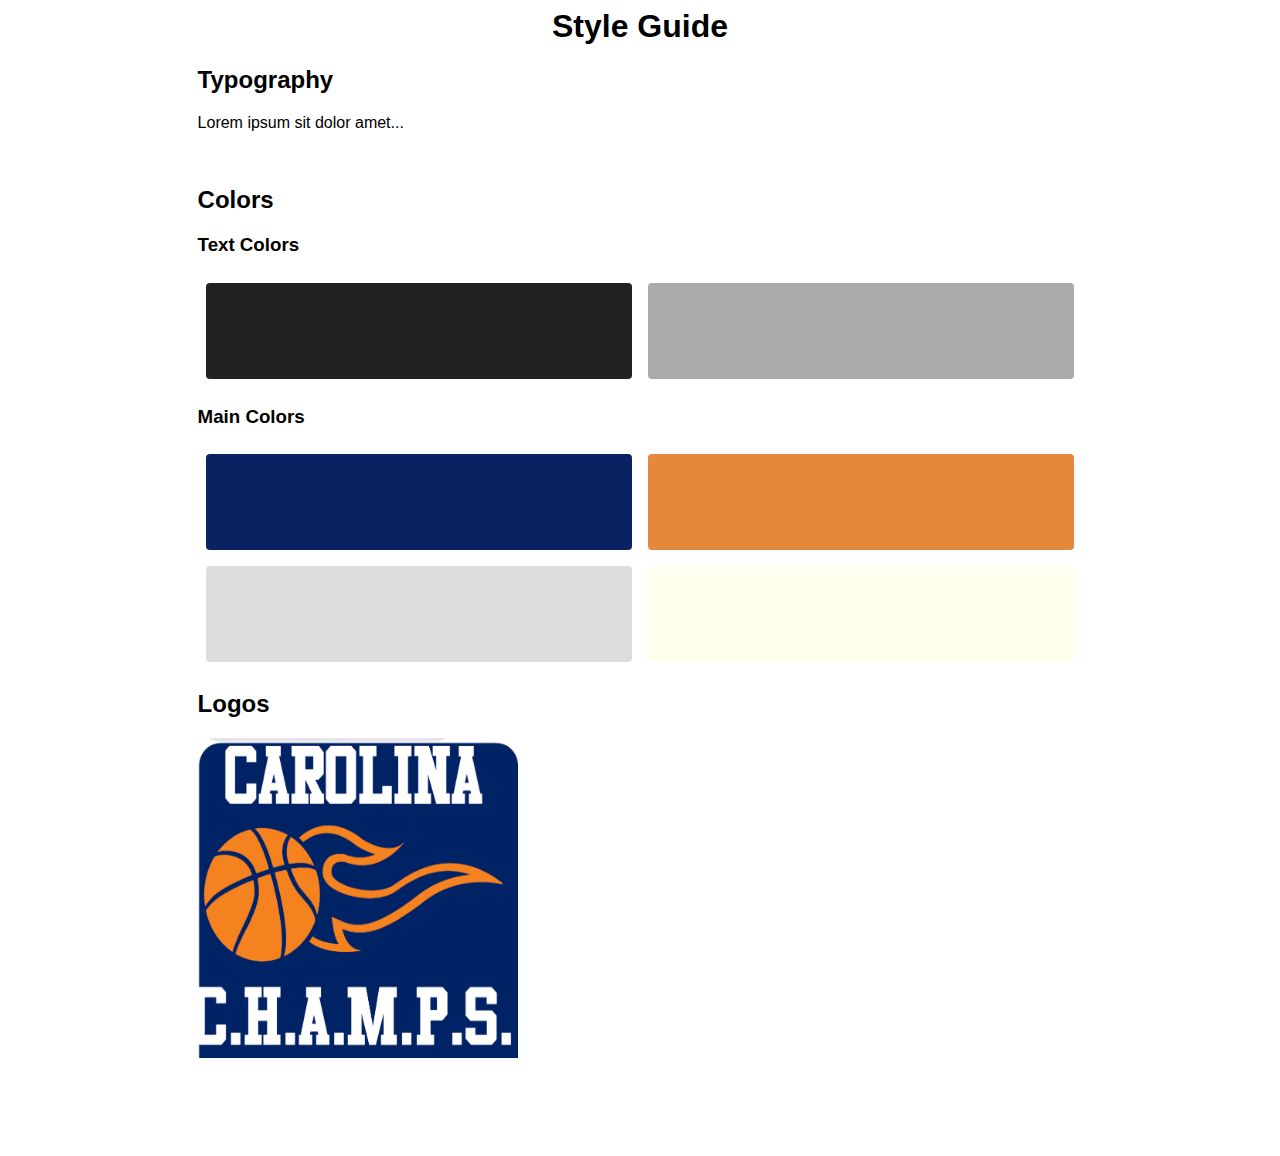
==== style-guide.html @ b2c9a93f "Initial Commit" ====
<html>
    <head>
        
        <style>
            /*
                - Royal Blue
                HTML code:	#0A2262
                RGB code:	R: 10 G: 34 B: 98
                - Orange
                HTML code:	#E5883B
                RGB code:	R: 229 G: 136 B: 59
            */
            
            h1, h2, h3, h4, h5, h6, p
            {
                font-family: Ariel, sans-serif;
            }
            
            .color-block
            {
                width: 100%;
                height: 6em;
                padding: 0 0.2em;
                border-radius: 4px;
            }
            
            .black {background-color: #222;}
            .dark-grey {background-color: #AAA;}
            .light-grey {background-color: #DDD;}
            .white {background-color: #FFE;}
            .blue {background-color: #0A2262;}
            .orange {background-color: #E5883B;}
            
            *
            {
                box-sizing: border-box;
            }
            
            div {display: block;}
            
            .wrap
            {
                width: 70%;
                margin: 0 15%;
            }
            
            [class*="col-"] 
            {
              float: left;
              padding: 0.5em;
            }
            
            .col-1 {width: 8.33%;}
            .col-2 {width: 16.66%;}
            .col-3 {width: 25%;}
            .col-4 {width: 33.33%;}
            .col-5 {width: 41.66%;}
            .col-6 {width: 50%;}
            .col-7 {width: 58.33%;}
            .col-8 {width: 66.66%;}
            .col-9 {width: 75%;}
            .col-10 {width: 83.33%;}
            .col-11 {width: 91.66%;}
            .col-12 {width: 100%;}
            
            section::after, .row::after 
            {
                content: "";
                clear: both;
                display: table;
            }
        </style>
    </head>
    
    <body>
        
        <div class="wrap">
            <h1 style="text-align: center">Style Guide</h1>
            <h2>Typography</h2>
            <p>Lorem ipsum sit dolor amet...</p>
            <br>
            <h2>Colors</h2>
            <h3>Text Colors</h3>
            <section>
                <div class="col-6"><div class="color-block black"></div></div>
                <div class="col-6"><div class="color-block dark-grey"></div></div>
            </section>

            <h3>Main Colors</h3>

            <section>
                <div class="col-6"><div class="color-block blue"></div></div>
                <div class="col-6"><div class="color-block orange"></div></div>
            </section>
            <section>
                <div class="col-6"><div class="color-block light-grey"></div></div>
                <div class="col-6"><div class="color-block white"></div></div>
            </section>
            
            <h2>Logos</h2>
            <img src="res/logo.jpg" style="height: 20em; width: 20em;"/>
            
            <br><br><br>
            <br><br><br>
            
        </div>
    </body>
</html>
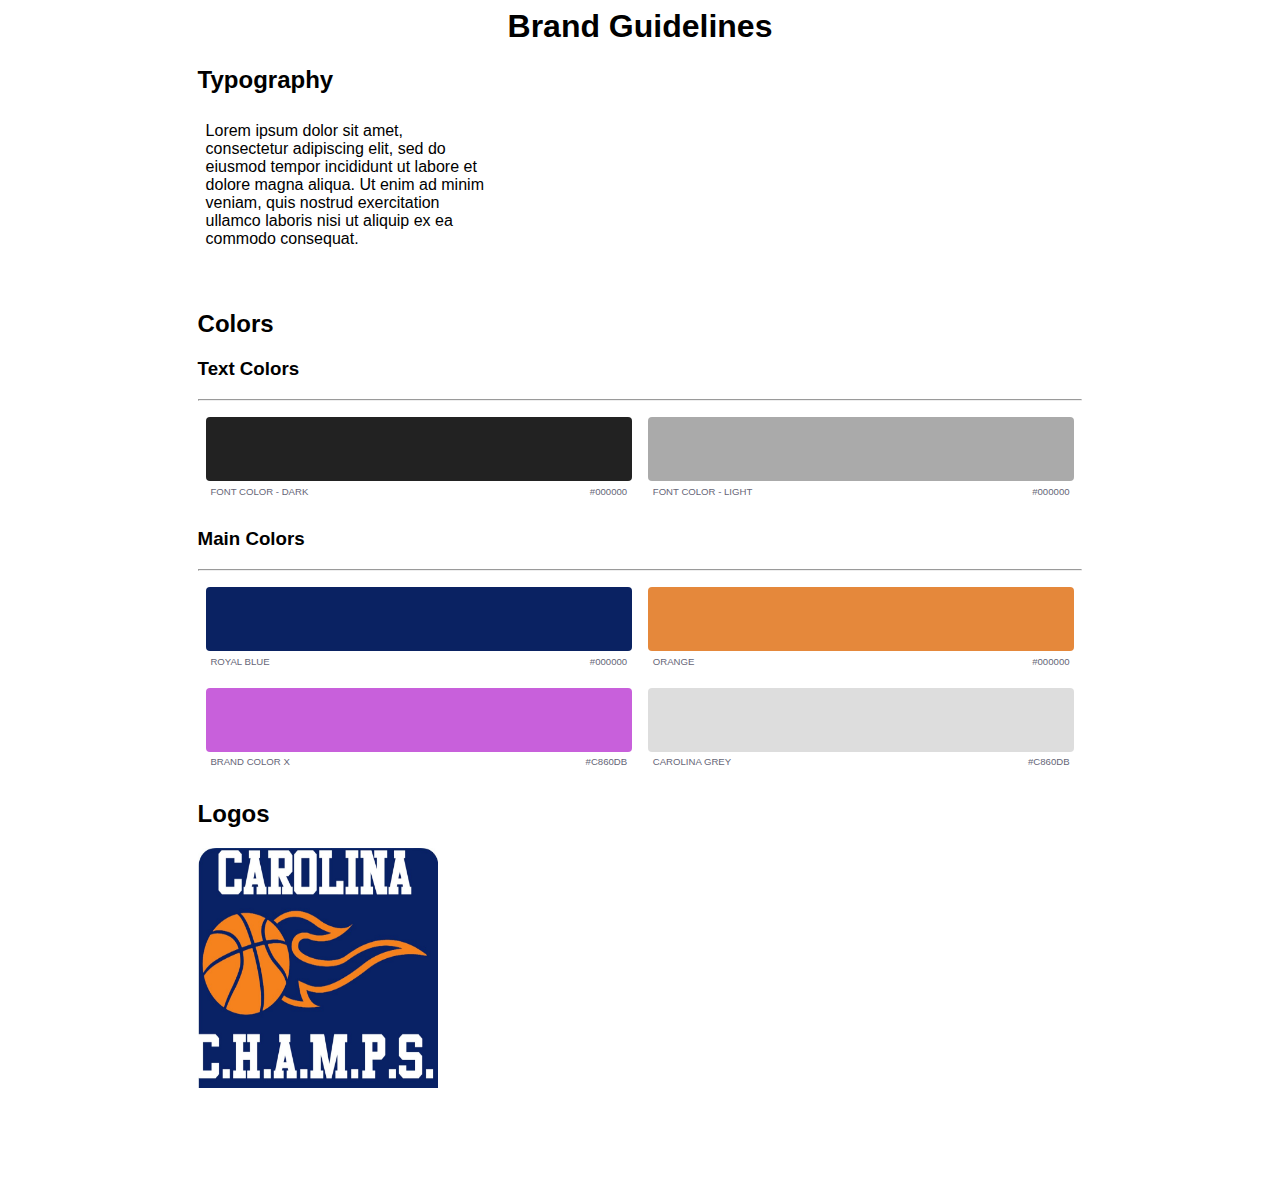
==== commit 695fd4cf: "Milestone one" ====
--- a/style-guide.html
+++ b/style-guide.html
@@ -1,5 +1,7 @@
 <html>
     <head>
+        <link href="https://fonts.googleapis.com/css?family=Roboto+Slab" rel="stylesheet"> 
+        <link href="https://fonts.googleapis.com/css?family=Domine" rel="stylesheet"> 
         
         <style>
             /*
@@ -13,13 +15,18 @@
             
             h1, h2, h3, h4, h5, h6, p
             {
-                font-family: Ariel, sans-serif;
+                font-family: Roboto-Slab, Ariel, sans-serif;
+            }
+            
+            hr
+            {
+                border-color: #EEE;
             }
             
             .color-block
             {
                 width: 100%;
-                height: 6em;
+                height: 4em;
                 padding: 0 0.2em;
                 border-radius: 4px;
             }
@@ -27,9 +34,20 @@
             .black {background-color: #222;}
             .dark-grey {background-color: #AAA;}
             .light-grey {background-color: #DDD;}
-            .white {background-color: #FFE;}
+            .white {background-color: #FFF;}
             .blue {background-color: #0A2262;}
             .orange {background-color: #E5883B;}
+            .purple {background-color: #C860DB;}
+            
+            [class*="desc-"]
+            {
+                color: #667;
+                font-family: Roboto-Slab, Ariel, sans-serif;
+                font-size: 0.6em;
+            }
+            
+            .desc-left {text-align: left;}
+            .desc-right {text-align: right;}
             
             *
             {
@@ -75,30 +93,56 @@
     <body>
         
         <div class="wrap">
-            <h1 style="text-align: center">Style Guide</h1>
+            <h1 style="text-align: center">Brand Guidelines</h1>
             <h2>Typography</h2>
-            <p>Lorem ipsum sit dolor amet...</p>
+            <section>
+                <div class="col-4">
+                    <p style="margin: 0 0 1em 0;">Lorem ipsum dolor sit amet, consectetur adipiscing elit, sed do eiusmod tempor incididunt ut labore et dolore magna aliqua. Ut enim ad minim veniam, quis nostrud exercitation ullamco laboris nisi ut aliquip ex ea commodo consequat.</p>
+                </div>
+            </section>
+            
             <br>
             <h2>Colors</h2>
             <h3>Text Colors</h3>
+            <hr>
+            
             <section>
-                <div class="col-6"><div class="color-block black"></div></div>
-                <div class="col-6"><div class="color-block dark-grey"></div></div>
+                <div class="col-6">
+                    <div class="color-block black"></div>
+                    <div class="col-6 desc-left">FONT COLOR - DARK</div><div class="col-6 desc-right">#000000</div>
+                </div>
+                <div class="col-6">
+                    <div class="color-block dark-grey"></div>
+                    <div class="col-6 desc-left">FONT COLOR - LIGHT</div><div class="col-6 desc-right">#000000</div>
+                </div>
             </section>
 
             <h3>Main Colors</h3>
+            <hr>
 
             <section>
-                <div class="col-6"><div class="color-block blue"></div></div>
-                <div class="col-6"><div class="color-block orange"></div></div>
+                <div class="col-6">
+                    <div class="color-block blue"></div>
+                    <div class="col-6 desc-left">ROYAL BLUE</div><div class="col-6 desc-right">#000000</div>
+                </div>
+                <div class="col-6">
+                    <div class="color-block orange"></div>
+                    <div class="col-6 desc-left">ORANGE</div><div class="col-6 desc-right">#000000</div>
+                </div>
             </section>
             <section>
-                <div class="col-6"><div class="color-block light-grey"></div></div>
-                <div class="col-6"><div class="color-block white"></div></div>
+                <div class="col-6">
+                    <div class="color-block purple"></div>
+                    <div class="col-6 desc-left">BRAND COLOR X</div><div class="col-6 desc-right">#C860DB</div>
+                </div>
+                <div class="col-6">
+                    <div class="color-block light-grey"></div>
+                    <div class="col-6 desc-left">CAROLINA GREY</div><div class="col-6 desc-right">#C860DB</div>
+                </div>
             </section>
             
             <h2>Logos</h2>
-            <img src="res/logo.jpg" style="height: 20em; width: 20em;"/>
+            <img src="res/logo.jpg" style="height: 15em; width: 15em;"/>
             
             <br><br><br>
             <br><br><br>
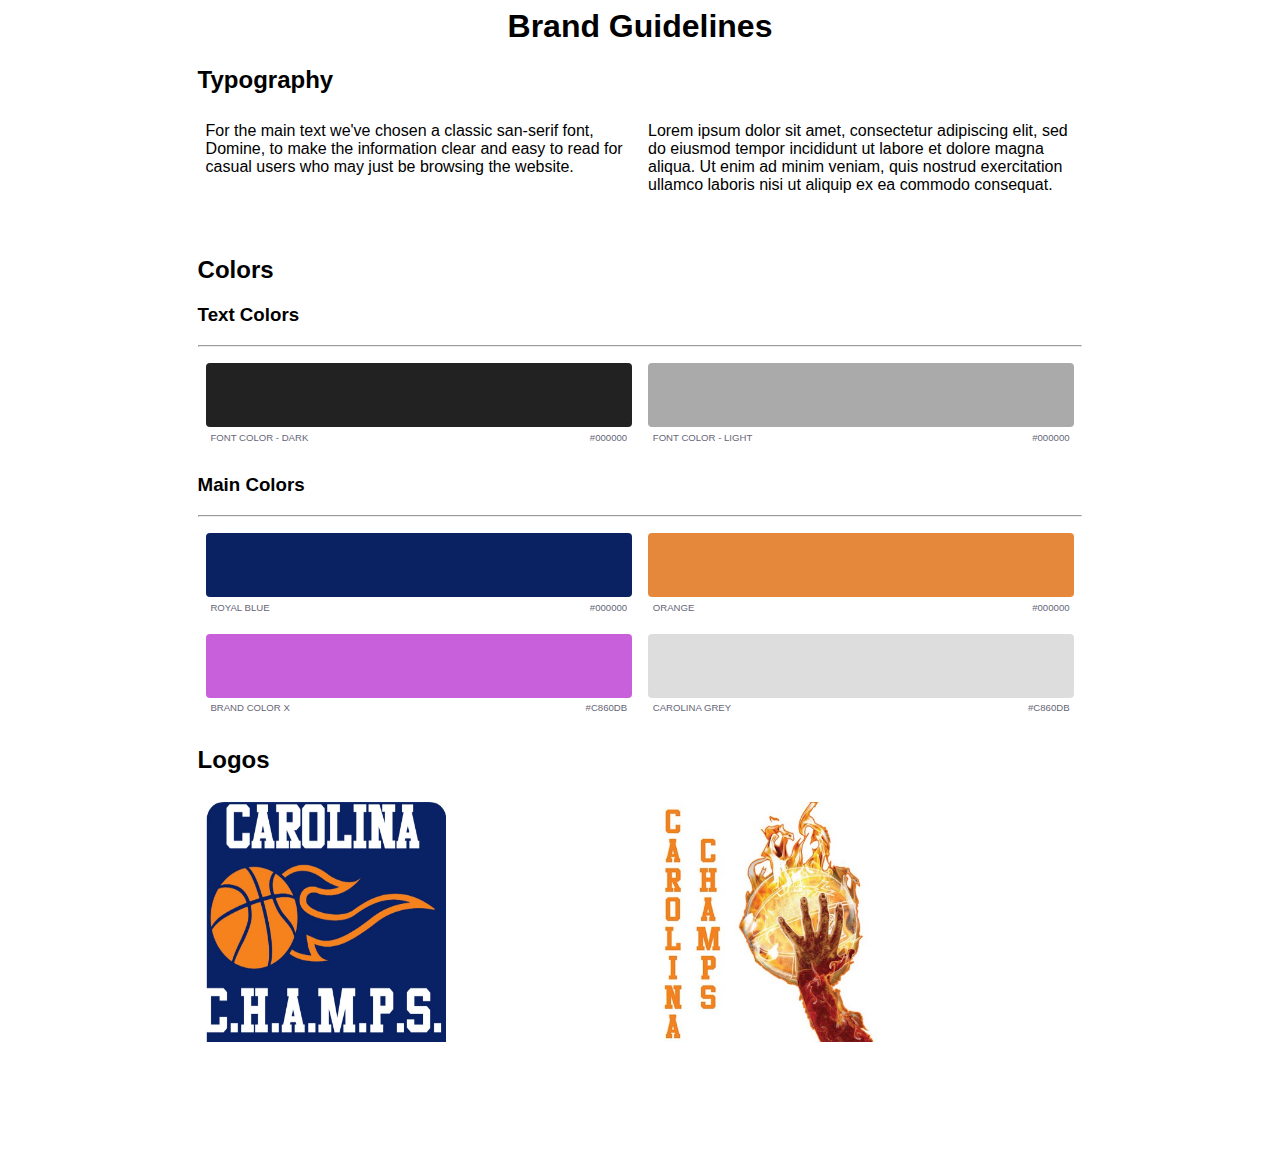
==== commit 170c944a: "Update style-guide.html" ====
--- a/style-guide.html
+++ b/style-guide.html
@@ -96,7 +96,10 @@
             <h1 style="text-align: center">Brand Guidelines</h1>
             <h2>Typography</h2>
             <section>
-                <div class="col-4">
+                <div class="col-6">
+                    <p style="margin: 0 0 1em 0;">For the main text we've chosen a classic san-serif font, Domine, to make the information clear and easy to read for casual users who may just be browsing the website.</p>
+                </div>
+                <div class="col-6">
                     <p style="margin: 0 0 1em 0;">Lorem ipsum dolor sit amet, consectetur adipiscing elit, sed do eiusmod tempor incididunt ut labore et dolore magna aliqua. Ut enim ad minim veniam, quis nostrud exercitation ullamco laboris nisi ut aliquip ex ea commodo consequat.</p>
                 </div>
             </section>
@@ -142,7 +145,14 @@
             </section>
             
             <h2>Logos</h2>
-            <img src="res/logo.jpg" style="height: 15em; width: 15em;"/>
+            <div class="row">
+                <div class="col-6">
+                    <img src="res/logo.jpg" style="height: 15em; width: 15em;"/>
+                </div>
+                <div class="col-6">
+                    <img src="res/alt_logo.jpg" style="height: 15em; width: 15em;"/>
+                </div>
+            </div>
             
             <br><br><br>
             <br><br><br>
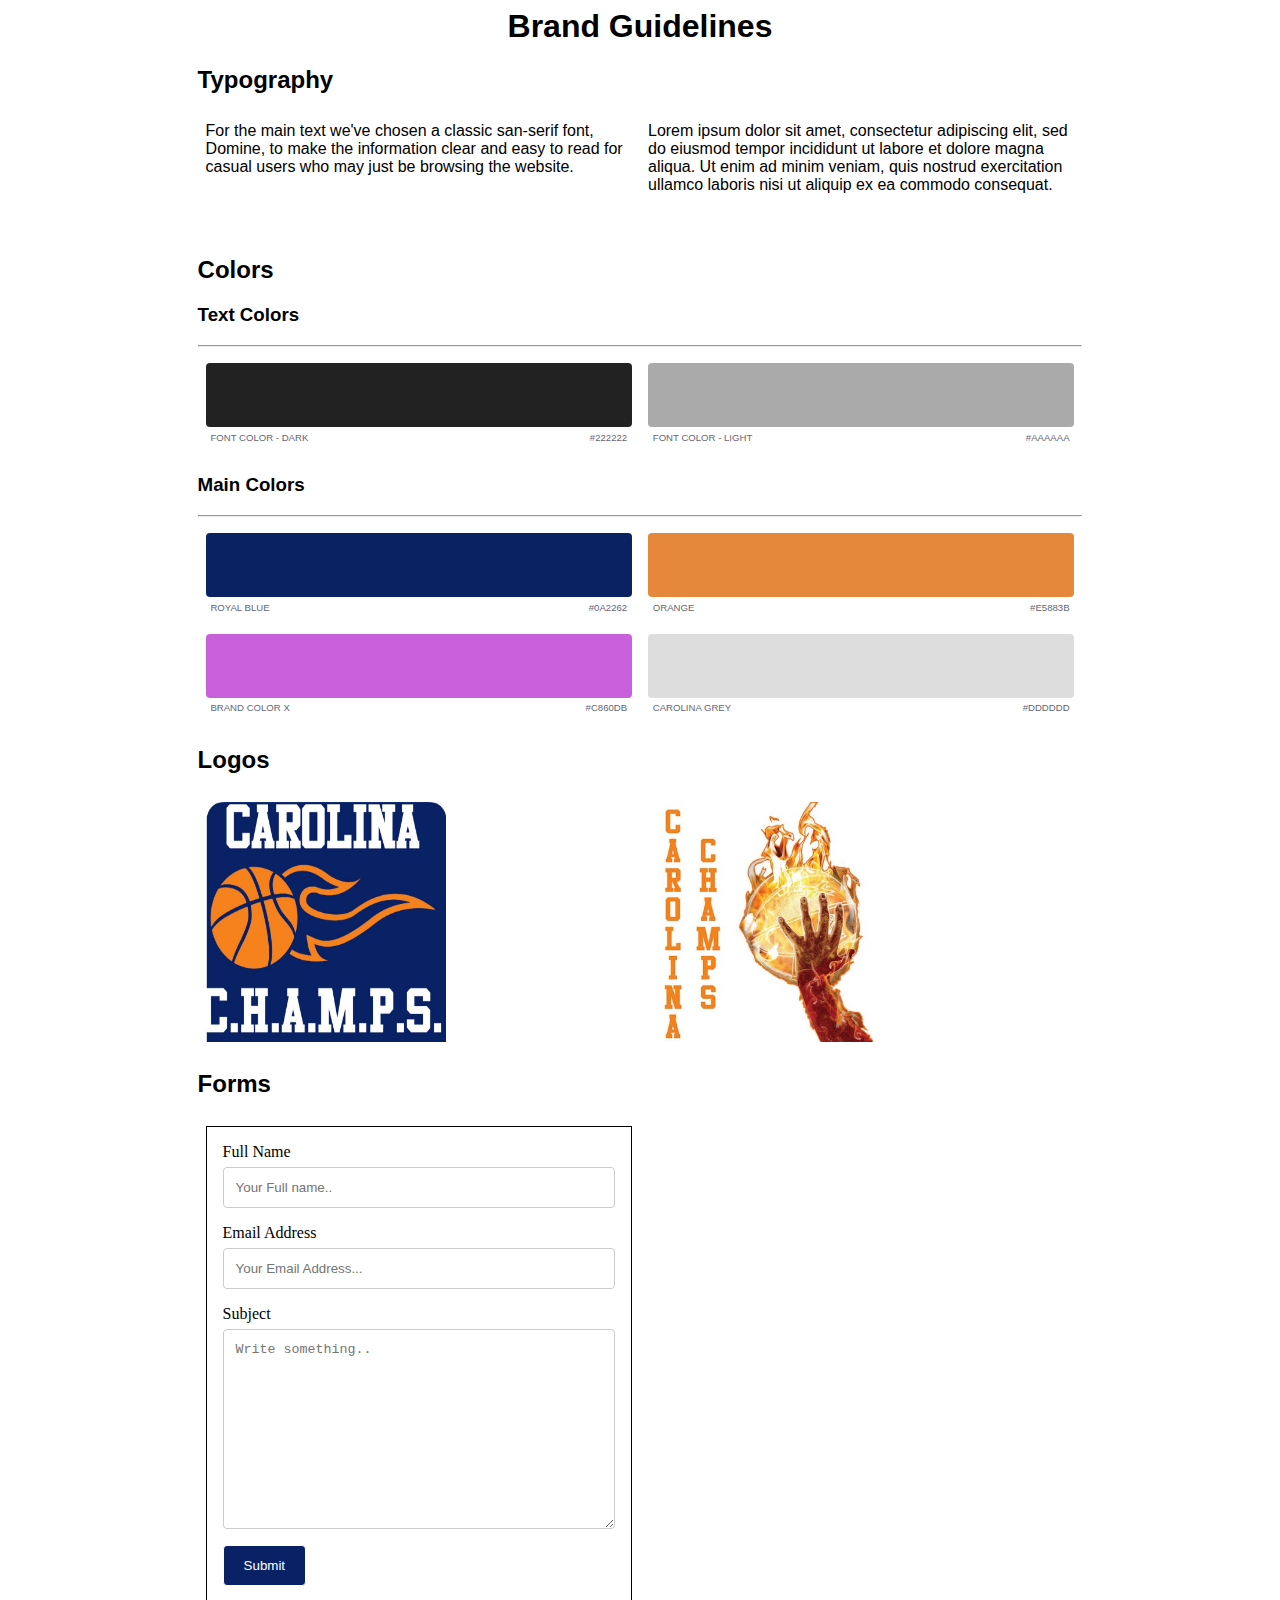
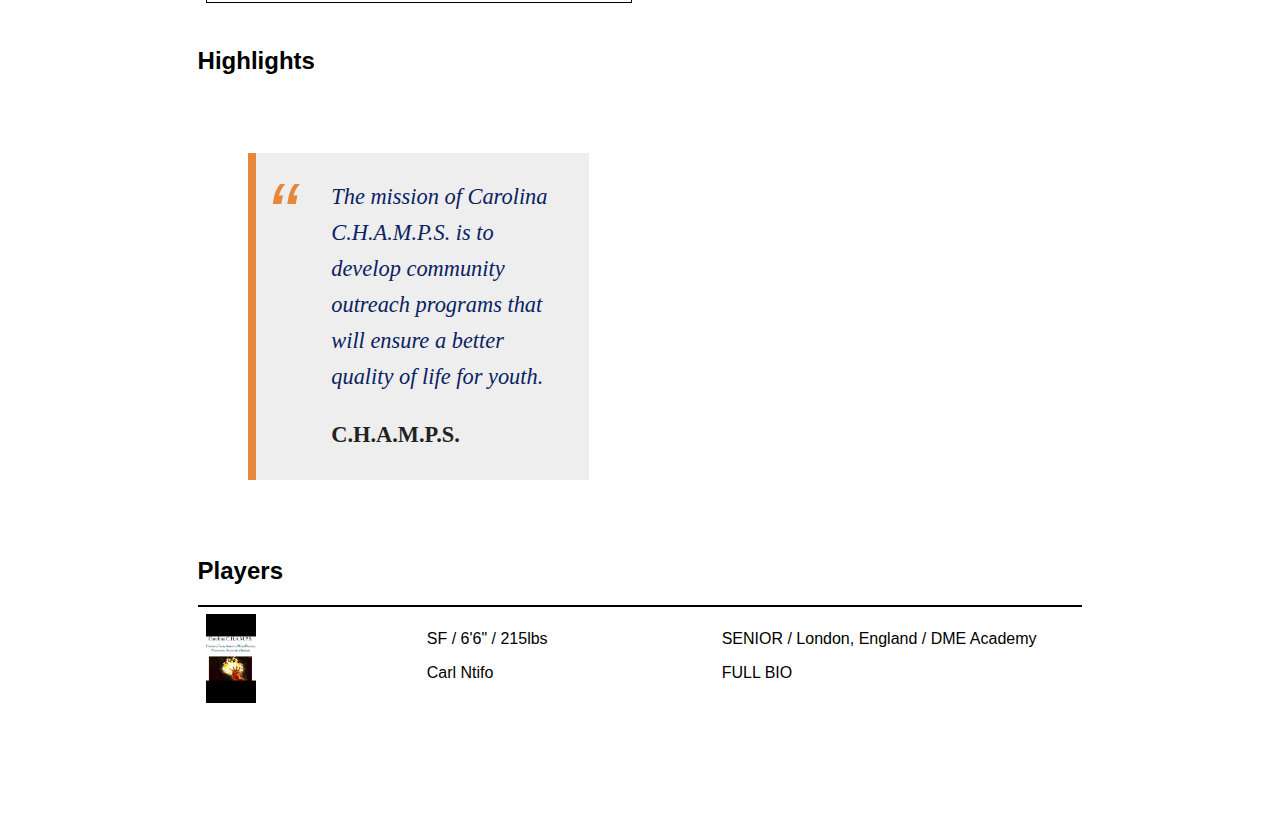
==== commit 00b3f173: "style-guide update and create test.html" ====
--- a/style-guide.html
+++ b/style-guide.html
@@ -2,6 +2,7 @@
     <head>
         <link href="https://fonts.googleapis.com/css?family=Roboto+Slab" rel="stylesheet"> 
         <link href="https://fonts.googleapis.com/css?family=Domine" rel="stylesheet"> 
+        <link href="css/style.css" rel="stylesheet">
         
         <style>
             /*
@@ -112,11 +113,11 @@
             <section>
                 <div class="col-6">
                     <div class="color-block black"></div>
-                    <div class="col-6 desc-left">FONT COLOR - DARK</div><div class="col-6 desc-right">#000000</div>
+                    <div class="col-6 desc-left">FONT COLOR - DARK</div><div class="col-6 desc-right">#222222</div>
                 </div>
                 <div class="col-6">
                     <div class="color-block dark-grey"></div>
-                    <div class="col-6 desc-left">FONT COLOR - LIGHT</div><div class="col-6 desc-right">#000000</div>
+                    <div class="col-6 desc-left">FONT COLOR - LIGHT</div><div class="col-6 desc-right">#AAAAAA</div>
                 </div>
             </section>
 
@@ -126,11 +127,11 @@
             <section>
                 <div class="col-6">
                     <div class="color-block blue"></div>
-                    <div class="col-6 desc-left">ROYAL BLUE</div><div class="col-6 desc-right">#000000</div>
+                    <div class="col-6 desc-left">ROYAL BLUE</div><div class="col-6 desc-right">#0A2262</div>
                 </div>
                 <div class="col-6">
                     <div class="color-block orange"></div>
-                    <div class="col-6 desc-left">ORANGE</div><div class="col-6 desc-right">#000000</div>
+                    <div class="col-6 desc-left">ORANGE</div><div class="col-6 desc-right">#E5883B</div>
                 </div>
             </section>
             <section>
@@ -140,7 +141,7 @@
                 </div>
                 <div class="col-6">
                     <div class="color-block light-grey"></div>
-                    <div class="col-6 desc-left">CAROLINA GREY</div><div class="col-6 desc-right">#C860DB</div>
+                    <div class="col-6 desc-left">CAROLINA GREY</div><div class="col-6 desc-right">#DDDDDD</div>
                 </div>
             </section>
             
@@ -153,6 +154,51 @@
                     <img src="res/alt_logo.jpg" style="height: 15em; width: 15em;"/>
                 </div>
             </div>
+            
+            <h2>Forms</h2>
+            <section>
+                <div class="col-6">
+                    <form action="" method="">
+                        <div style="display: none;"><label>Leave this field empty: <input name="_gotcha"></label></div>    
+
+                        <label for="fname">Full Name</label>
+                        <input type="text" id="name" name="name" placeholder="Your Full name..">
+
+                        <label for="email">Email Address</label>
+                        <input type="email" id="email" name="email" placeholder="Your Email Address...">
+
+                        <label for="subject">Subject</label>
+                        <textarea id="subject" name="subject" placeholder="Write something.." style="height:200px" spellcheck="false"></textarea>
+
+                        <input type="submit" value="Submit">
+                    </form>
+                </div>
+            </section>
+            
+            <h2>Highlights</h2>
+            <section>
+                <div class="col-6">
+                    <blockquote>
+                        The mission of Carolina C.H.A.M.P.S. is to develop community outreach programs that will ensure a better quality of life for youth.
+                        <span>C.H.A.M.P.S.</span>
+                    </blockquote>
+                </div>
+            </section>
+            
+            <h2>Players</h2>
+            <section>
+                <div class="player-item">
+                    <div class="col-3"><img src="res/IMG_4799.jpeg" width="50px" /></div>
+                    <div class="col-4 player-stats">
+                        <p>SF / 6'6" / 215lbs</p>
+                        <p>Carl Ntifo</p>
+                    </div>
+                    <div class="col-5 player-info">
+                        <p>SENIOR / London, England / DME Academy</p>
+                        <p>FULL BIO</p>
+                    </div>
+                </div>
+            </section>
             
             <br><br><br>
             <br><br><br>
--- a/css/style.css
+++ b/css/style.css
@@ -0,0 +1,408 @@
+/*
+Theme Name: DENG
+Theme URI: ..
+Author: Carl Ntifo
+Author URI: https://cjntifo.github.io
+Description: Wordpress theme for the Carolina CHAMPS
+Version: 1.0.0
+License: GNU General Public License v2 or later
+License URI: LICENSE
+Text Domain: deng
+Tags:
+
+This theme, like WordPress, is licensed under the GPL.
+*/
+
+
+/*--------------------------------------------------------------
+>>> TABLE OF CONTENTS:
+----------------------------------------------------------------
+# Normalize
+# Typography
+# Elements
+# Forms
+# Navigation
+	## Links
+	## Menus
+# Accessibility
+# Alignments
+# Clearings
+# Widgets
+# Content
+	## Posts and pages
+	## Comments
+# Infinite scroll
+# Media
+	## Captions
+	## Galleries
+--------------------------------------------------------------*/
+
+/*--------------------------------------------------------------
+# Colours
+
+#f7941e Orange
+#e2871b 2nd Orange
+
+--------------------------------------------------------------*/
+
+/*--------------------------------------------------------------
+# Typography
+--------------------------------------------------------------*/
+
+
+/*--------------------------------------------------------------
+# Navigation
+--------------------------------------------------------------*/
+
+/* Menu List */
+
+nav ul {
+    list-style: none;
+    margin: 0;
+    padding: 0;
+    background-color: black;
+    overflow: hidden;
+}
+
+nav ul li a
+{
+    float: left;
+    display: block;
+    color: #f2f2f2;
+    text-align: center;
+    padding: 14px 16px;
+    font-size: 17px;
+}
+
+nav ul li a,
+nav ul li a:visited {
+    text-decoration: none;
+}
+
+nav ul li.current-menu-item a,
+nav ul li a:hover,
+nav ul li a:focus,
+nav ul li a:active {
+    background-color: red;
+}
+
+nav ul li:last-of-type {
+}
+
+/*--------------------------------------------------------------
+# Elements
+--------------------------------------------------------------*/
+
+html {
+    box-sizing: border-box;
+}
+
+*,
+*:before,
+*:after {
+    /* Inherit box-sizing to make it easier to change the property for components that leverage other behavior; see https://css-tricks.com/inheriting-box-sizing-probably-slightly-better-best-practice/ */
+    box-sizing: inherit;
+}
+
+body {
+    background: #FFFFFF;
+    /* Fallback for when there is no custom background color defined. */
+}
+
+#page.site {
+    margin: 0 1.25rem;
+    background: #ffffff;
+}
+
+blockquote:before,
+blockquote:after,
+q:before,
+q:after {
+    content: "";
+}
+
+blockquote,
+q {
+    quotes: "\201D " " \201C";
+    color: #BA1E2E;
+}
+
+@import url(https://fonts.googleapis.com/css?family=Open+Sans:400italic);
+blockquote{
+  font-size: 1.4em;
+  width:80%;
+  margin:50px auto;
+  font-family:Open Sans;
+  font-style:italic;
+  color: #0A2262;
+  padding:1.2em 30px 1.2em 75px;
+  border-left:8px solid #E5883B ;
+  line-height:1.6;
+  position: relative;
+  background:#EEE;
+}
+
+blockquote::before{
+  font-family:Arial;
+  content: "\201C";
+  color:#E5883B;
+  font-size:4em;
+  position: absolute;
+  left: 10px;
+  top:-10px;
+}
+
+blockquote::after{
+  content: '';
+}
+
+blockquote span
+{
+  display:block;
+  color:#222;
+  font-style: normal;
+  font-weight: bold;
+  margin-top:1em;
+}
+
+hr {}
+
+ul,
+ol {
+    margin: 0 0 1.5em 3em;
+}
+
+ul {
+    list-style: disc;
+}
+
+ol {
+    list-style: decimal;
+}
+
+li>ul,
+li>ol {
+    margin-bottom: 0;
+    margin-left: 1.5em;
+}
+
+dt {
+    font-weight: bold;
+}
+
+dd {
+    margin: 0 1.5em 1.5em;
+}
+
+img {
+    height: auto;
+    /* Make sure images are scaled correctly. */
+    max-width: 100%;
+    /* Adhere to container width. */
+}
+
+figure {
+    margin: 1em 0;
+    /* Extra wide images within figure tags don't overflow the content area. */
+}
+
+table {
+    margin: 0 0 1.5em;
+    width: 100%;
+}
+
+@media only screen and (max-width: 960px) {
+    #page.site {
+        margin: 0 .5rem;
+    }
+	.bottom_page_border {
+    	height: .5rem;
+    }
+}
+
+@media only screen and (max-width: 660px) {
+    #page.site {
+        margin: 0;
+    }
+    .bottom_page_border {
+	    height: 0;
+    }
+}
+
+
+
+/*--------------------------------------------------------------
+# Forms
+--------------------------------------------------------------*/
+
+form
+{
+    border: 1px solid black;
+    padding: 1em;
+}
+
+input[type=text], input[type=email], select, textarea 
+{
+    width: 100%; /* Full width */
+    padding: 12px; /* Some padding */  
+    border: 1px solid #ccc; /* Gray border */
+    border-radius: 4px; /* Rounded borders */
+    box-sizing: border-box; /* Make sure that padding and width stays in place */
+    margin-top: 6px; /* Add a top margin */
+    margin-bottom: 16px; /* Bottom margin */
+    resize: vertical; /* Allow the user to vertically resize the textarea (not horizontally) */
+}
+
+input[type=submit] 
+{
+    background-color: #092265;
+    color: white;
+    padding: 12px 20px;
+    border: 1px solid white;
+    border-radius: 4px;
+    cursor: pointer;
+}
+
+input[type=submit]:hover
+{
+    background-color: white;
+    color: #092265;
+    border: 1px solid #092265;
+}
+
+
+/*button,
+input[type="button"],
+input[type="reset"],
+input[type="submit"] {
+    border: 1px solid;
+    border-color: #ccc #ccc #bbb;
+    border-radius: 3px;
+    background: #e6e6e6;
+    color: rgba(0, 0, 0, .8);
+    font-size: 12px;
+    font-size: 0.75rem;
+    line-height: 1;
+    padding: .6em 1em .4em;
+    -webkit-transition: all 0.25s ease;
+    -moz-transition: all 0.25s ease;
+    -ms-transition: all 0.25s ease;
+    -o-transition: all 0.25s ease;
+    transition: all 0.25s ease;
+}
+
+button:hover,
+input[type="button"]:hover,
+input[type="reset"]:hover,
+input[type="submit"]:hover {
+    border-color: #ccc #bbb #aaa;
+    -webkit-transition: all 0.25s ease;
+    -moz-transition: all 0.25s ease;
+    -ms-transition: all 0.25s ease;
+    -o-transition: all 0.25s ease;
+    transition: all 0.25s ease;
+}
+
+button:focus,
+input[type="button"]:focus,
+input[type="reset"]:focus,
+input[type="submit"]:focus,
+button:active,
+input[type="button"]:active,
+input[type="reset"]:active,
+input[type="submit"]:active {
+    border-color: #aaa #bbb #bbb;
+    -webkit-transition: all 0.25s ease;
+    -moz-transition: all 0.25s ease;
+    -ms-transition: all 0.25s ease;
+    -o-transition: all 0.25s ease;
+    transition: all 0.25s ease;
+}
+
+input[type="text"],
+input[type="email"],
+input[type="url"],
+input[type="password"],
+input[type="search"],
+input[type="number"],
+input[type="tel"],
+input[type="range"],
+input[type="date"],
+input[type="month"],
+input[type="week"],
+input[type="time"],
+input[type="datetime"],
+input[type="datetime-local"],
+input[type="color"],
+textarea {
+    color: #666;
+    border: 1px solid #ccc;
+    border-radius: 3px;
+    padding: 3px;
+}
+
+select {
+    border: 1px solid #ccc;
+}
+
+input[type="text"]:focus,
+input[type="email"]:focus,
+input[type="url"]:focus,
+input[type="password"]:focus,
+input[type="search"]:focus,
+input[type="number"]:focus,
+input[type="tel"]:focus,
+input[type="range"]:focus,
+input[type="date"]:focus,
+input[type="month"]:focus,
+input[type="week"]:focus,
+input[type="time"]:focus,
+input[type="datetime"]:focus,
+input[type="datetime-local"]:focus,
+input[type="color"]:focus,
+textarea:focus {
+    color: #111;
+}
+
+textarea {
+    width: 100%;
+}*/
+
+/*--------------------------------------------------------------
+# Grid
+--------------------------------------------------------------*/
+
+
+@supports (grid-area: auto){
+    .site
+    {
+        display: grid;
+        grid-template-columns: 1fr 1fr 1fr;
+        grid-template-rows: 1fr 1fr 1fr;
+        grid-template-areas: "header header header"
+                                "main main main"
+                                "footer footer footer";
+    }
+    
+    .header{
+        grid-area: header;
+    }
+    
+    .main-content{
+        grid-area: main;
+    }
+    
+    .footer{
+        grid-area: footer;
+    }
+}
+
+/*--------------------------------------------------------------
+# Custom
+--------------------------------------------------------------*/
+
+.player-item
+{
+    border-top: 1px solid black;
+    border-bottom: 1px solid black;
+}